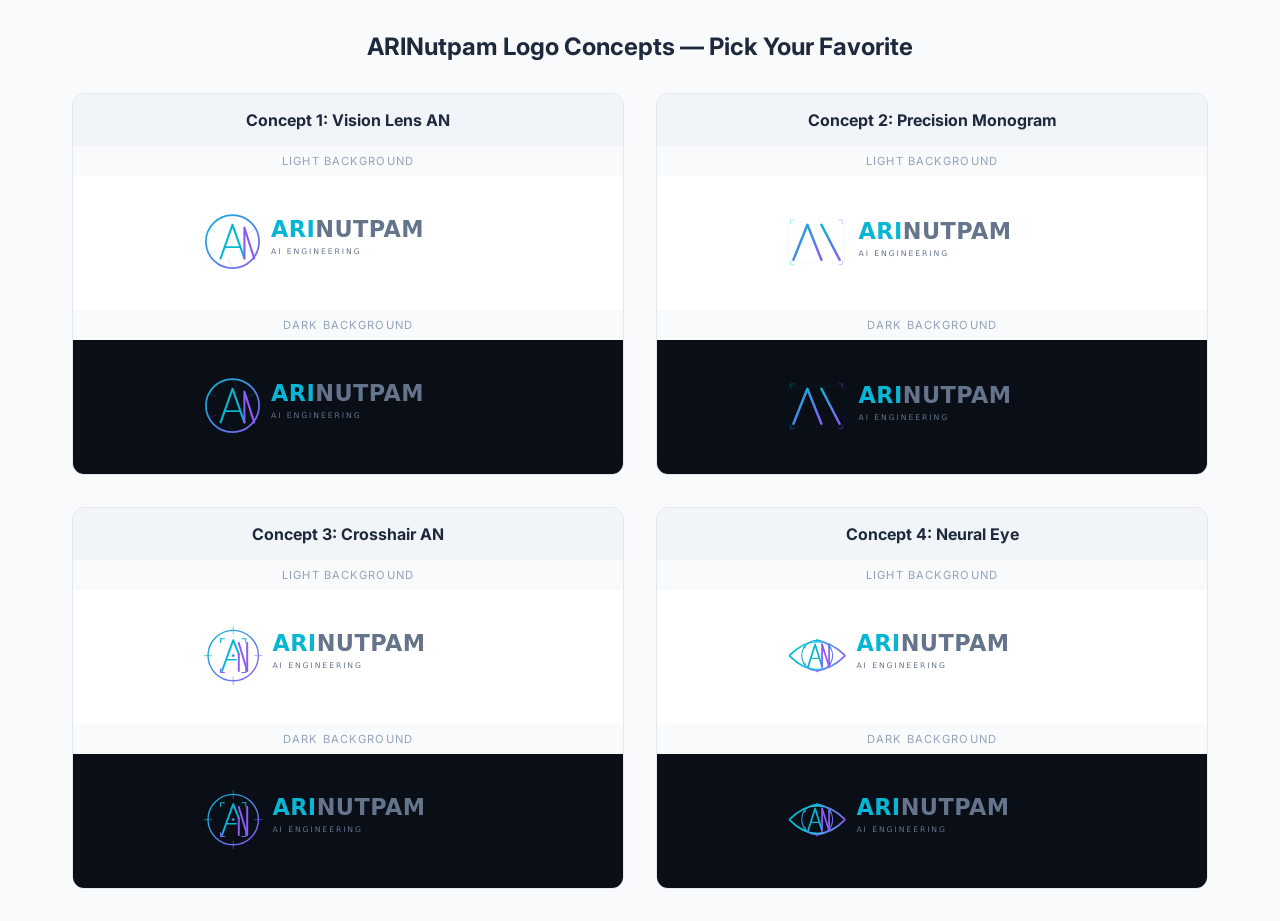
==== logo-preview.html @ 5390e310 "Initial commit: ARINutpam AI Engineering website Full single-page landing site with hero, services, " ====
<!DOCTYPE html>
<html lang="en">
<head>
  <meta charset="UTF-8">
  <meta name="viewport" content="width=device-width, initial-scale=1.0">
  <title>ARINutpam Logo Concepts</title>
  <link href="https://fonts.googleapis.com/css2?family=Inter:wght@400;500;700;800&display=swap" rel="stylesheet">
  <style>
    * { margin: 0; padding: 0; box-sizing: border-box; }
    body { font-family: Inter, system-ui, sans-serif; background: #f8fafc; color: #1e293b; }
    h1 { text-align: center; padding: 2rem; font-size: 1.5rem; }
    .grid { display: grid; grid-template-columns: 1fr 1fr; gap: 2rem; padding: 0 2rem 2rem; max-width: 1200px; margin: 0 auto; }
    .concept { border-radius: 12px; overflow: hidden; border: 1px solid #e2e8f0; }
    .concept h2 { padding: 1rem; font-size: 1rem; background: #f1f5f9; text-align: center; }
    .light, .dark { padding: 2rem; display: flex; align-items: center; justify-content: center; }
    .light { background: #ffffff; }
    .dark { background: #0a0e17; }
    .concept img { max-width: 100%; height: 70px; }
    .label { text-align: center; font-size: 0.7rem; color: #94a3b8; padding: 0.5rem; text-transform: uppercase; letter-spacing: 0.1em; }
  </style>
</head>
<body>
  <h1>ARINutpam Logo Concepts — Pick Your Favorite</h1>
  <div class="grid">
    <div class="concept">
      <h2>Concept 1: Vision Lens AN</h2>
      <div class="label">Light Background</div>
      <div class="light"><img src="assets/arinutpam-logo-v1.svg" alt="Concept 1"></div>
      <div class="label">Dark Background</div>
      <div class="dark"><img src="assets/arinutpam-logo-v1.svg" alt="Concept 1 Dark"></div>
    </div>
    <div class="concept">
      <h2>Concept 2: Precision Monogram</h2>
      <div class="label">Light Background</div>
      <div class="light"><img src="assets/arinutpam-logo-v2.svg" alt="Concept 2"></div>
      <div class="label">Dark Background</div>
      <div class="dark"><img src="assets/arinutpam-logo-v2.svg" alt="Concept 2 Dark"></div>
    </div>
    <div class="concept">
      <h2>Concept 3: Crosshair AN</h2>
      <div class="label">Light Background</div>
      <div class="light"><img src="assets/arinutpam-logo-v3.svg" alt="Concept 3"></div>
      <div class="label">Dark Background</div>
      <div class="dark"><img src="assets/arinutpam-logo-v3.svg" alt="Concept 3 Dark"></div>
    </div>
    <div class="concept">
      <h2>Concept 4: Neural Eye</h2>
      <div class="label">Light Background</div>
      <div class="light"><img src="assets/arinutpam-logo-v4.svg" alt="Concept 4"></div>
      <div class="label">Dark Background</div>
      <div class="dark"><img src="assets/arinutpam-logo-v4.svg" alt="Concept 4 Dark"></div>
    </div>
  </div>
</body>
</html>
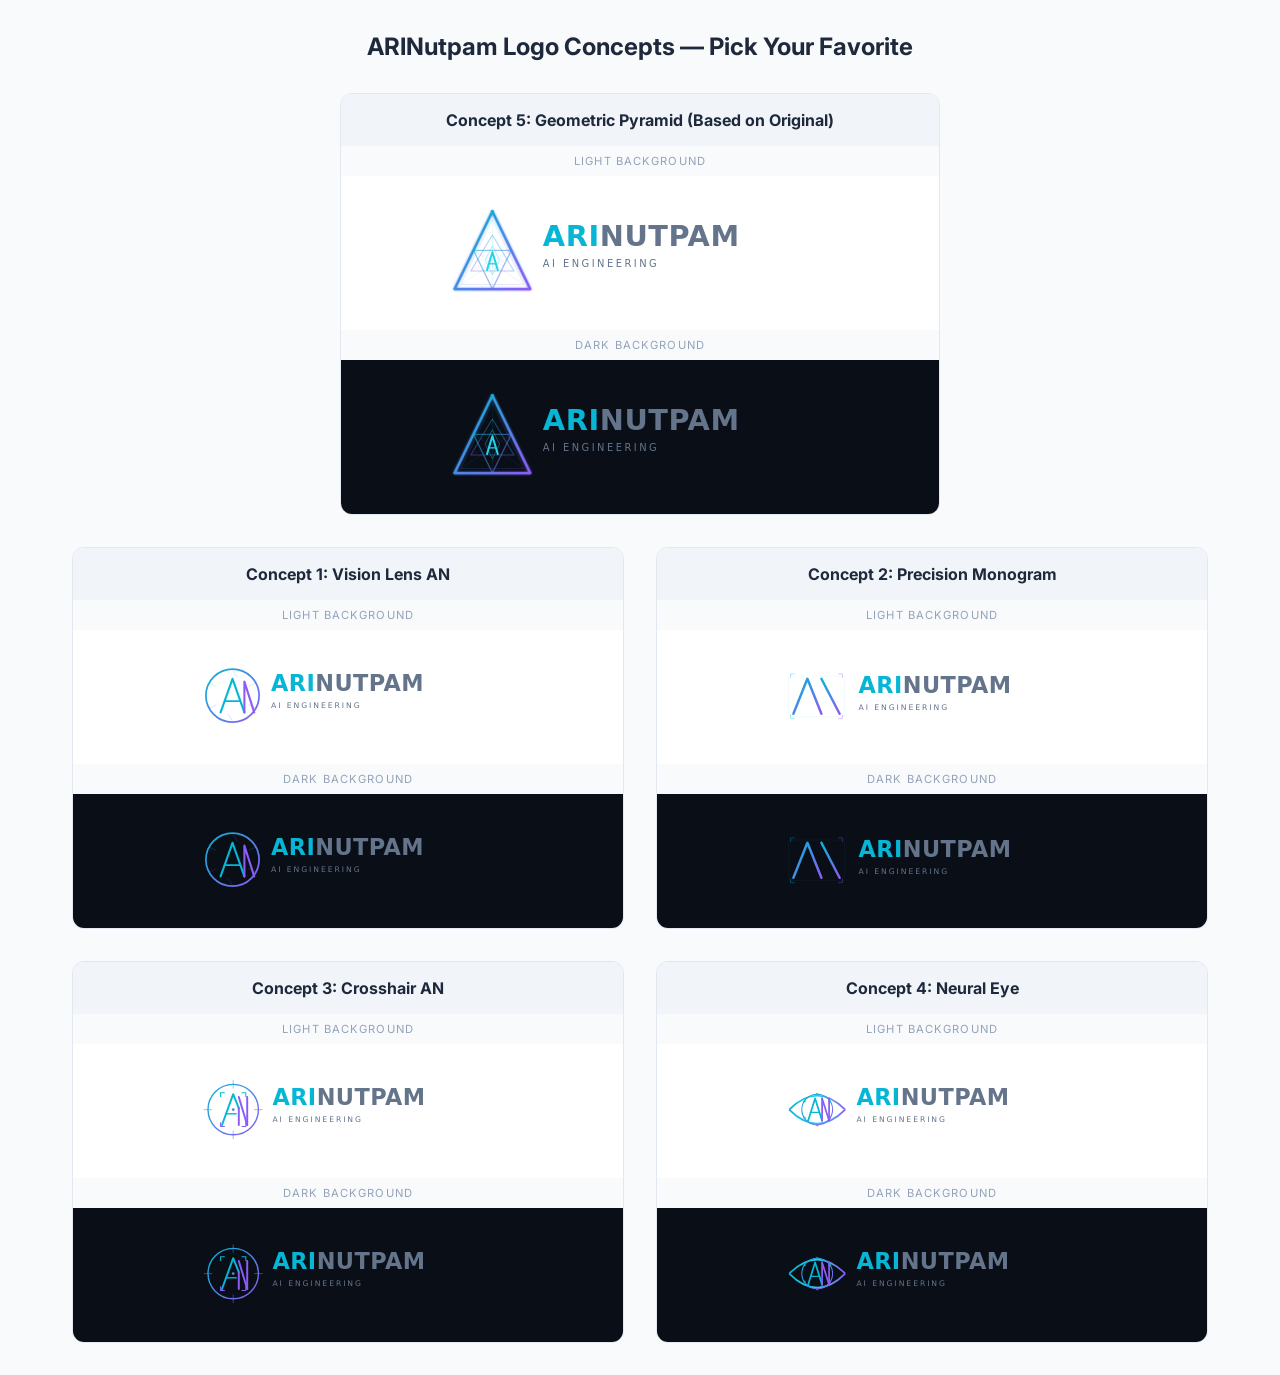
==== commit 584501f3: "Add Concept 5: Geometric Pyramid logo based on original design" ====
--- a/logo-preview.html
+++ b/logo-preview.html
@@ -21,6 +21,16 @@
 </head>
 <body>
   <h1>ARINutpam Logo Concepts — Pick Your Favorite</h1>
+
+  <!-- Featured concept -->
+  <div style="max-width:600px;margin:0 auto 2rem;border-radius:12px;overflow:hidden;border:1px solid #e2e8f0;">
+    <h2 style="padding:1rem;font-size:1rem;background:#f1f5f9;text-align:center;">Concept 5: Geometric Pyramid (Based on Original)</h2>
+    <div class="label">Light Background</div>
+    <div class="light"><img src="assets/arinutpam-logo-v5.svg" alt="Concept 5" style="height:90px;max-width:100%;"></div>
+    <div class="label">Dark Background</div>
+    <div class="dark"><img src="assets/arinutpam-logo-v5.svg" alt="Concept 5 Dark" style="height:90px;max-width:100%;"></div>
+  </div>
+
   <div class="grid">
     <div class="concept">
       <h2>Concept 1: Vision Lens AN</h2>
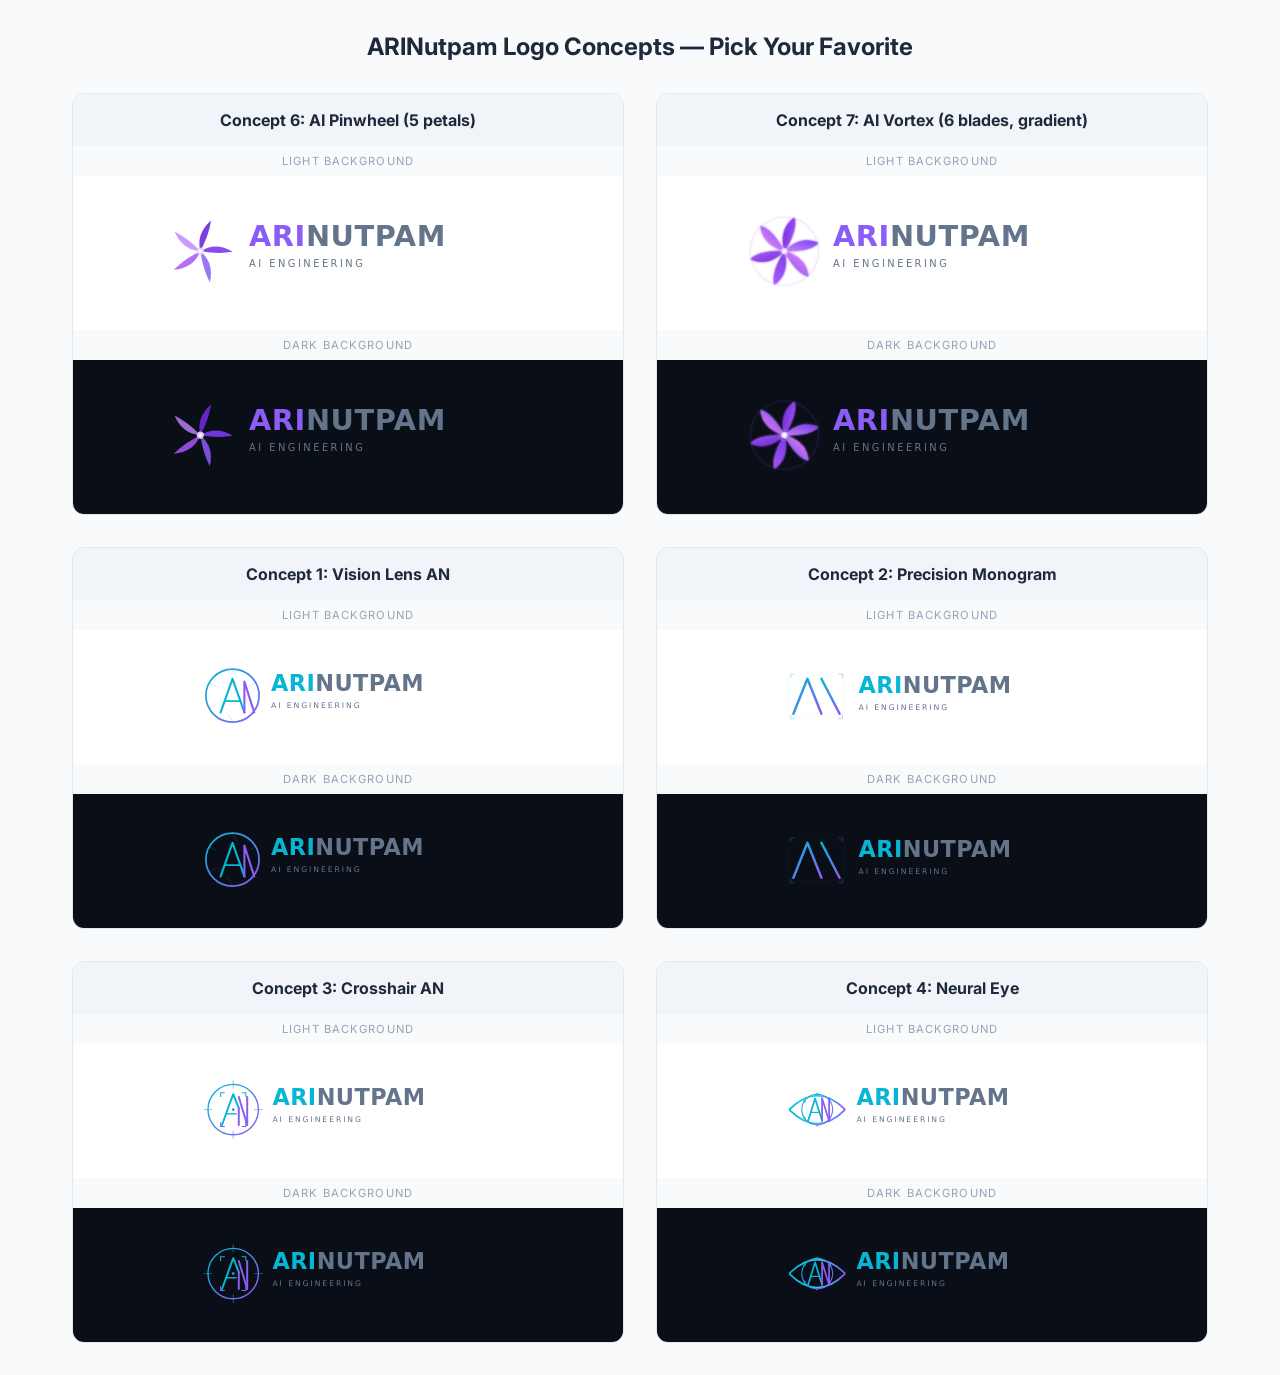
==== commit 81d2f92c: "Add pinwheel logo concepts (v6, v7) and update preview page" ====
--- a/logo-preview.html
+++ b/logo-preview.html
@@ -22,13 +22,22 @@
 <body>
   <h1>ARINutpam Logo Concepts — Pick Your Favorite</h1>
 
-  <!-- Featured concept -->
-  <div style="max-width:600px;margin:0 auto 2rem;border-radius:12px;overflow:hidden;border:1px solid #e2e8f0;">
-    <h2 style="padding:1rem;font-size:1rem;background:#f1f5f9;text-align:center;">Concept 5: Geometric Pyramid (Based on Original)</h2>
-    <div class="label">Light Background</div>
-    <div class="light"><img src="assets/arinutpam-logo-v5.svg" alt="Concept 5" style="height:90px;max-width:100%;"></div>
-    <div class="label">Dark Background</div>
-    <div class="dark"><img src="assets/arinutpam-logo-v5.svg" alt="Concept 5 Dark" style="height:90px;max-width:100%;"></div>
+  <!-- Featured concepts -->
+  <div style="display:grid;grid-template-columns:1fr 1fr;gap:2rem;max-width:1200px;margin:0 auto 2rem;padding:0 2rem;">
+    <div style="border-radius:12px;overflow:hidden;border:1px solid #e2e8f0;">
+      <h2 style="padding:1rem;font-size:1rem;background:#f1f5f9;text-align:center;">Concept 6: AI Pinwheel (5 petals)</h2>
+      <div class="label">Light Background</div>
+      <div class="light"><img src="assets/arinutpam-logo-v6.svg" alt="Concept 6" style="height:90px;max-width:100%;"></div>
+      <div class="label">Dark Background</div>
+      <div class="dark"><img src="assets/arinutpam-logo-v6.svg" alt="Concept 6 Dark" style="height:90px;max-width:100%;"></div>
+    </div>
+    <div style="border-radius:12px;overflow:hidden;border:1px solid #e2e8f0;">
+      <h2 style="padding:1rem;font-size:1rem;background:#f1f5f9;text-align:center;">Concept 7: AI Vortex (6 blades, gradient)</h2>
+      <div class="label">Light Background</div>
+      <div class="light"><img src="assets/arinutpam-logo-v7.svg" alt="Concept 7" style="height:90px;max-width:100%;"></div>
+      <div class="label">Dark Background</div>
+      <div class="dark"><img src="assets/arinutpam-logo-v7.svg" alt="Concept 7 Dark" style="height:90px;max-width:100%;"></div>
+    </div>
   </div>
 
   <div class="grid">
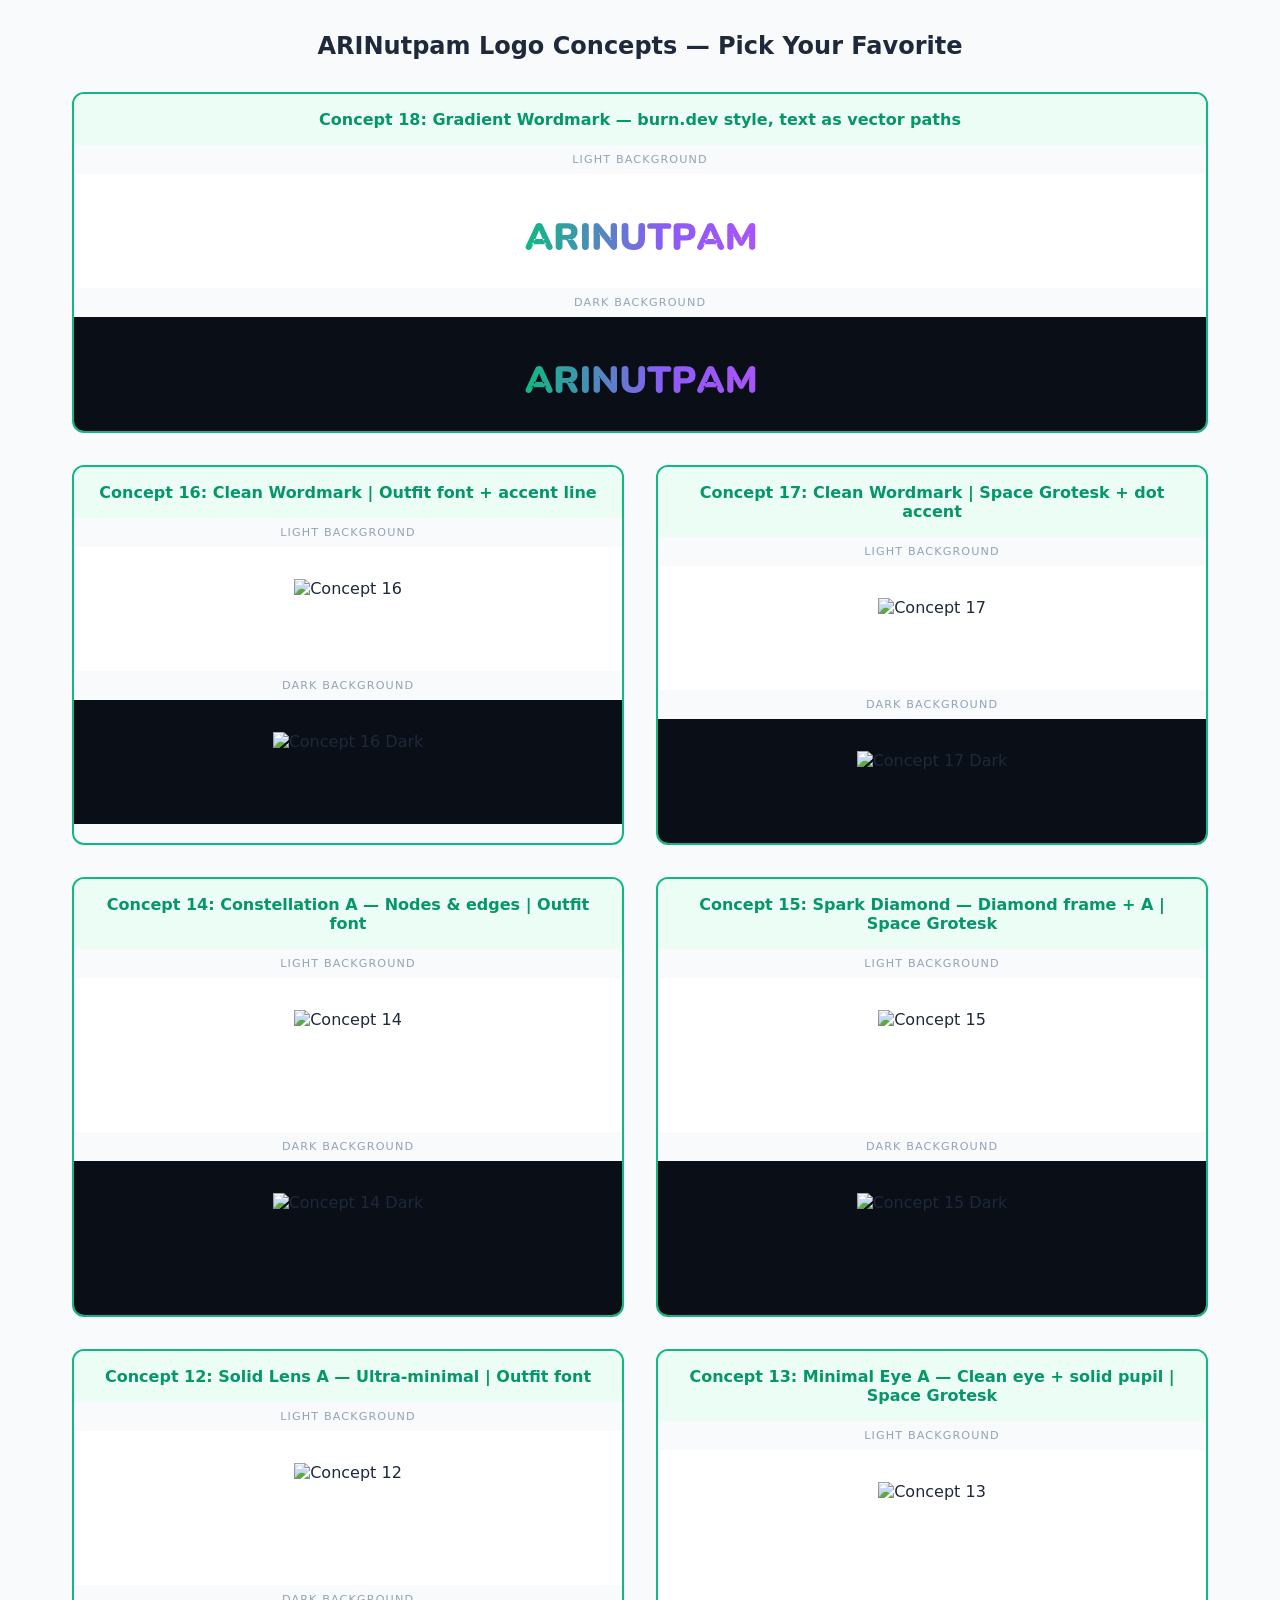
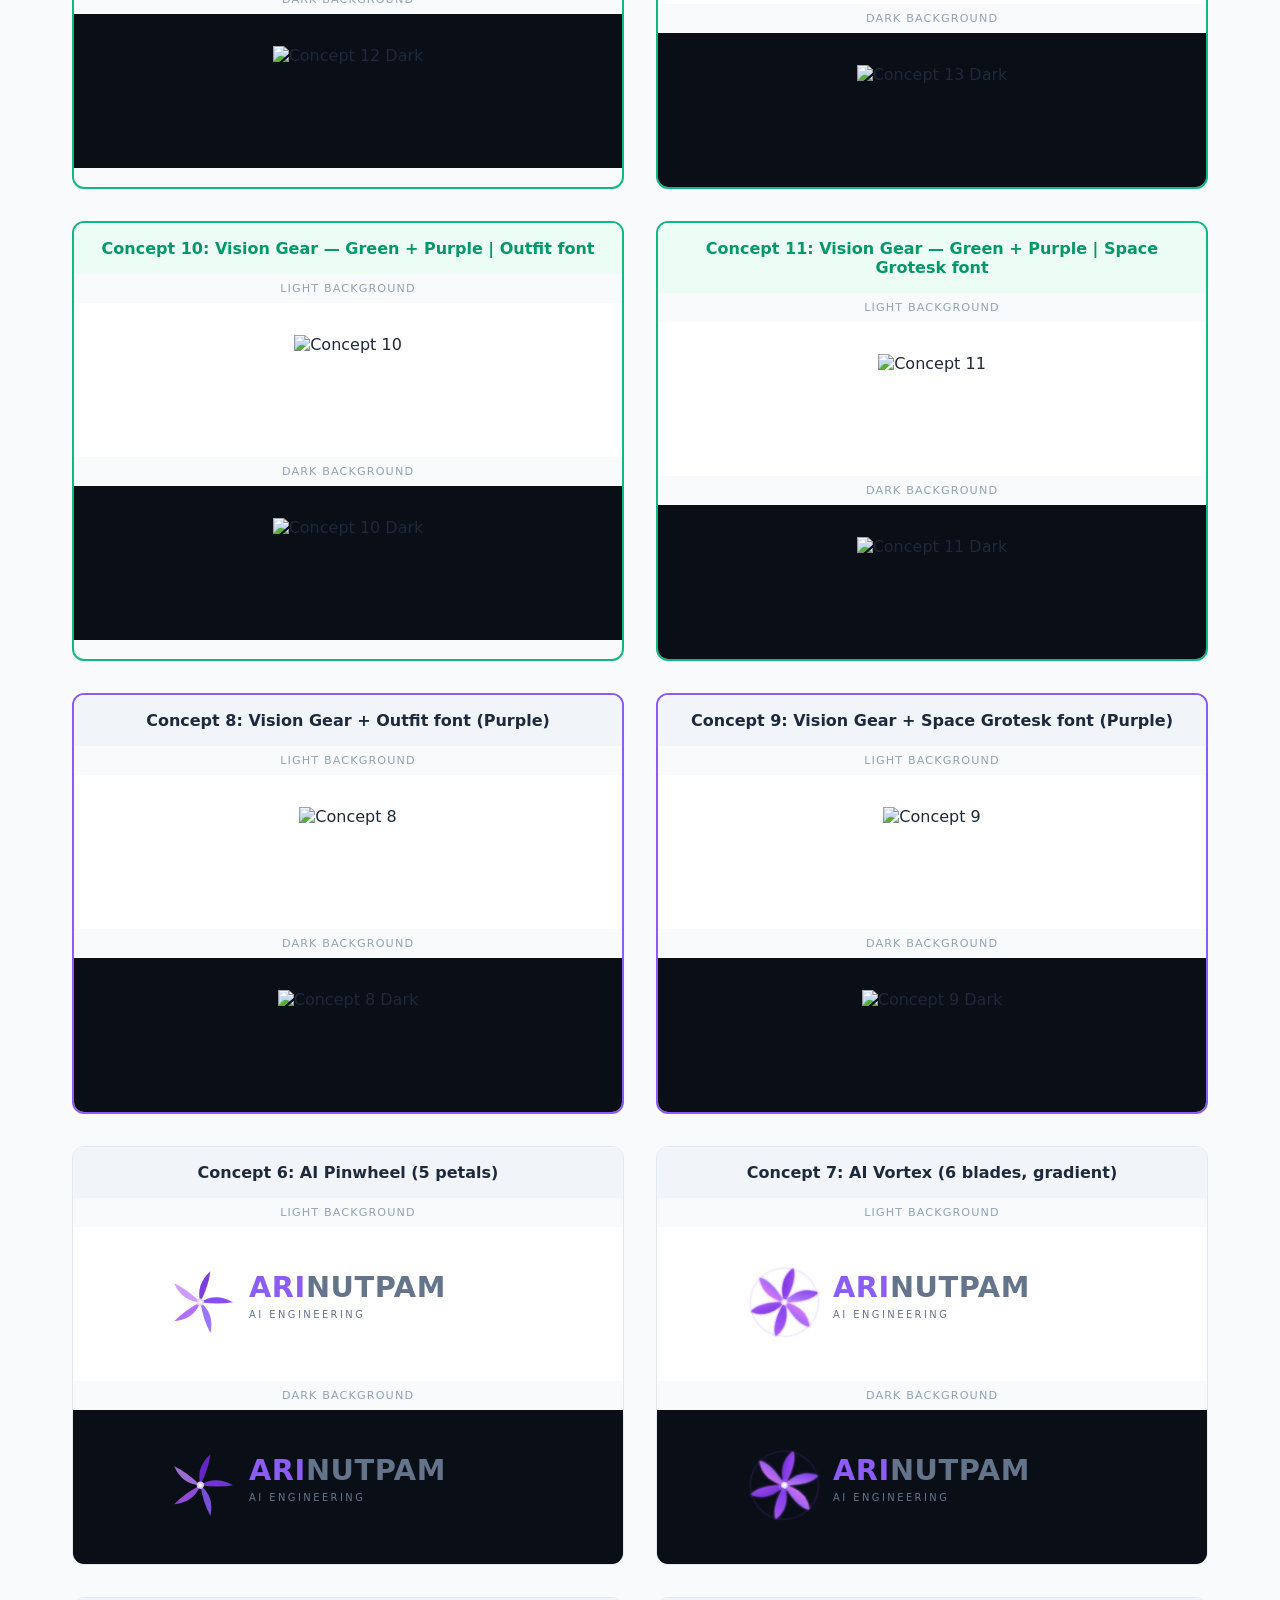
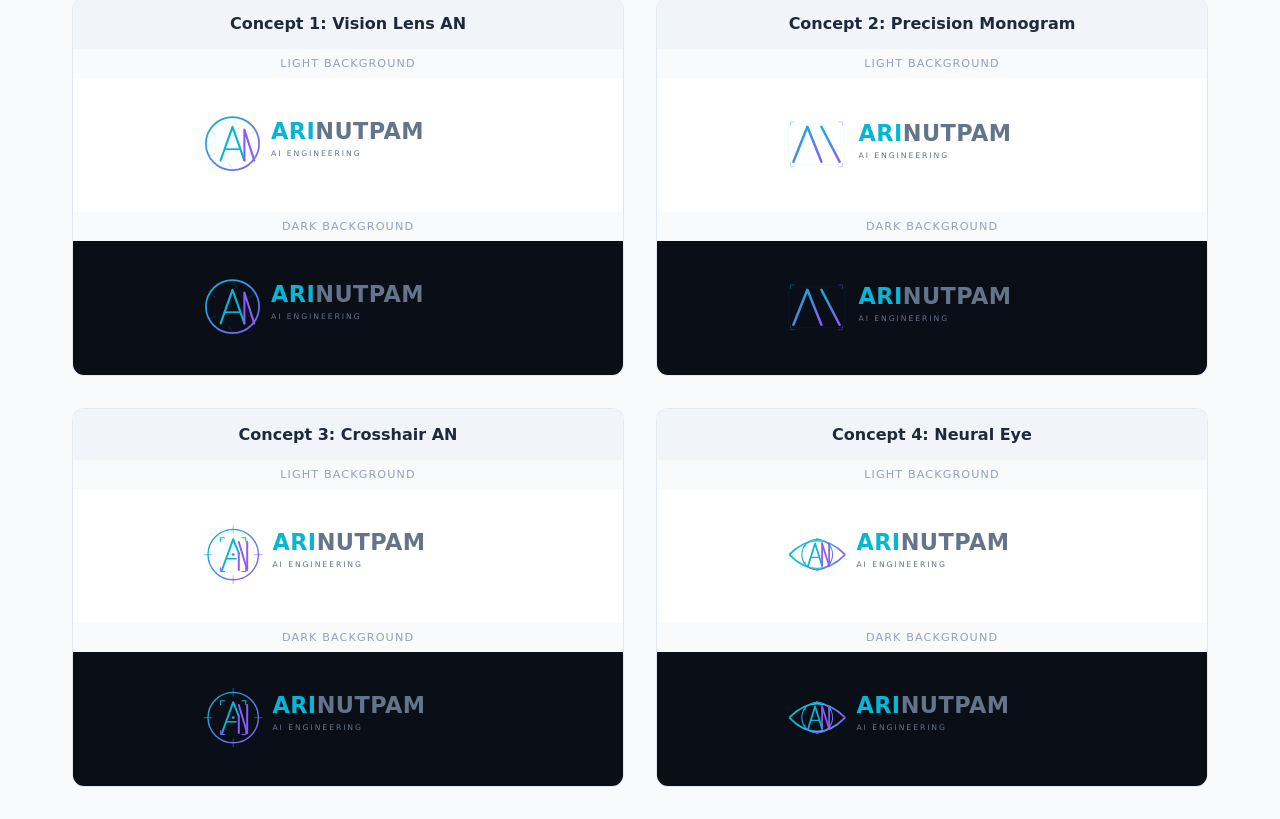
==== commit a0c94ab4: "Add gradient wordmark logo, favicon update, and light/dark theme toggle - Replace text-based logo wi" ====
--- a/logo-preview.html
+++ b/logo-preview.html
@@ -4,7 +4,7 @@
   <meta charset="UTF-8">
   <meta name="viewport" content="width=device-width, initial-scale=1.0">
   <title>ARINutpam Logo Concepts</title>
-  <link href="https://fonts.googleapis.com/css2?family=Inter:wght@400;500;700;800&display=swap" rel="stylesheet">
+  <!-- fonts loaded locally -->
   <style>
     * { margin: 0; padding: 0; box-sizing: border-box; }
     body { font-family: Inter, system-ui, sans-serif; background: #f8fafc; color: #1e293b; }
@@ -22,7 +22,107 @@
 <body>
   <h1>ARINutpam Logo Concepts — Pick Your Favorite</h1>
 
-  <!-- Featured concepts -->
+  <!-- BURN.DEV STYLE — text as vector paths (newest) -->
+  <div style="max-width:1200px;margin:0 auto 2rem;padding:0 2rem;">
+    <div style="border-radius:12px;overflow:hidden;border:2px solid #10b981;">
+      <h2 style="padding:1rem;font-size:1rem;background:#ecfdf5;text-align:center;color:#059669;">Concept 18: Gradient Wordmark — burn.dev style, text as vector paths</h2>
+      <div class="label">Light Background</div>
+      <div class="light"><img src="assets/arinutpam-logo-v18.svg" alt="Concept 18" style="height:50px;max-width:100%;"></div>
+      <div class="label">Dark Background</div>
+      <div class="dark"><img src="assets/arinutpam-logo-v18.svg" alt="Concept 18 Dark" style="height:50px;max-width:100%;"></div>
+    </div>
+  </div>
+
+  <!-- WORDMARK ONLY (text elements) -->
+  <div style="display:grid;grid-template-columns:1fr 1fr;gap:2rem;max-width:1200px;margin:0 auto 2rem;padding:0 2rem;">
+    <div style="border-radius:12px;overflow:hidden;border:2px solid #10b981;">
+      <h2 style="padding:1rem;font-size:1rem;background:#ecfdf5;text-align:center;color:#059669;">Concept 16: Clean Wordmark | Outfit font + accent line</h2>
+      <div class="label">Light Background</div>
+      <div class="light"><img src="assets/arinutpam-logo-v16.svg" alt="Concept 16" style="height:60px;max-width:100%;"></div>
+      <div class="label">Dark Background</div>
+      <div class="dark"><img src="assets/arinutpam-logo-v16.svg" alt="Concept 16 Dark" style="height:60px;max-width:100%;"></div>
+    </div>
+    <div style="border-radius:12px;overflow:hidden;border:2px solid #10b981;">
+      <h2 style="padding:1rem;font-size:1rem;background:#ecfdf5;text-align:center;color:#059669;">Concept 17: Clean Wordmark | Space Grotesk + dot accent</h2>
+      <div class="label">Light Background</div>
+      <div class="light"><img src="assets/arinutpam-logo-v17.svg" alt="Concept 17" style="height:60px;max-width:100%;"></div>
+      <div class="label">Dark Background</div>
+      <div class="dark"><img src="assets/arinutpam-logo-v17.svg" alt="Concept 17 Dark" style="height:60px;max-width:100%;"></div>
+    </div>
+  </div>
+
+  <!-- NUNNARI-INSPIRED -->
+  <div style="display:grid;grid-template-columns:1fr 1fr;gap:2rem;max-width:1200px;margin:0 auto 2rem;padding:0 2rem;">
+    <div style="border-radius:12px;overflow:hidden;border:2px solid #10b981;">
+      <h2 style="padding:1rem;font-size:1rem;background:#ecfdf5;text-align:center;color:#059669;">Concept 14: Constellation A — Nodes &amp; edges | Outfit font</h2>
+      <div class="label">Light Background</div>
+      <div class="light"><img src="assets/arinutpam-logo-v14.svg" alt="Concept 14" style="height:90px;max-width:100%;"></div>
+      <div class="label">Dark Background</div>
+      <div class="dark"><img src="assets/arinutpam-logo-v14.svg" alt="Concept 14 Dark" style="height:90px;max-width:100%;"></div>
+    </div>
+    <div style="border-radius:12px;overflow:hidden;border:2px solid #10b981;">
+      <h2 style="padding:1rem;font-size:1rem;background:#ecfdf5;text-align:center;color:#059669;">Concept 15: Spark Diamond — Diamond frame + A | Space Grotesk</h2>
+      <div class="label">Light Background</div>
+      <div class="light"><img src="assets/arinutpam-logo-v15.svg" alt="Concept 15" style="height:90px;max-width:100%;"></div>
+      <div class="label">Dark Background</div>
+      <div class="dark"><img src="assets/arinutpam-logo-v15.svg" alt="Concept 15 Dark" style="height:90px;max-width:100%;"></div>
+    </div>
+  </div>
+
+  <!-- BURN.DEV INSPIRED -->
+  <div style="display:grid;grid-template-columns:1fr 1fr;gap:2rem;max-width:1200px;margin:0 auto 2rem;padding:0 2rem;">
+    <div style="border-radius:12px;overflow:hidden;border:2px solid #10b981;">
+      <h2 style="padding:1rem;font-size:1rem;background:#ecfdf5;text-align:center;color:#059669;">Concept 12: Solid Lens A — Ultra-minimal | Outfit font</h2>
+      <div class="label">Light Background</div>
+      <div class="light"><img src="assets/arinutpam-logo-v12.svg" alt="Concept 12" style="height:90px;max-width:100%;"></div>
+      <div class="label">Dark Background</div>
+      <div class="dark"><img src="assets/arinutpam-logo-v12.svg" alt="Concept 12 Dark" style="height:90px;max-width:100%;"></div>
+    </div>
+    <div style="border-radius:12px;overflow:hidden;border:2px solid #10b981;">
+      <h2 style="padding:1rem;font-size:1rem;background:#ecfdf5;text-align:center;color:#059669;">Concept 13: Minimal Eye A — Clean eye + solid pupil | Space Grotesk</h2>
+      <div class="label">Light Background</div>
+      <div class="light"><img src="assets/arinutpam-logo-v13.svg" alt="Concept 13" style="height:90px;max-width:100%;"></div>
+      <div class="label">Dark Background</div>
+      <div class="dark"><img src="assets/arinutpam-logo-v13.svg" alt="Concept 13 Dark" style="height:90px;max-width:100%;"></div>
+    </div>
+  </div>
+
+  <!-- GREEN + PURPLE variants -->
+  <div style="display:grid;grid-template-columns:1fr 1fr;gap:2rem;max-width:1200px;margin:0 auto 2rem;padding:0 2rem;">
+    <div style="border-radius:12px;overflow:hidden;border:2px solid #10b981;">
+      <h2 style="padding:1rem;font-size:1rem;background:#ecfdf5;text-align:center;color:#059669;">Concept 10: Vision Gear — Green + Purple | Outfit font</h2>
+      <div class="label">Light Background</div>
+      <div class="light"><img src="assets/arinutpam-logo-v10.svg" alt="Concept 10" style="height:90px;max-width:100%;"></div>
+      <div class="label">Dark Background</div>
+      <div class="dark"><img src="assets/arinutpam-logo-v10.svg" alt="Concept 10 Dark" style="height:90px;max-width:100%;"></div>
+    </div>
+    <div style="border-radius:12px;overflow:hidden;border:2px solid #10b981;">
+      <h2 style="padding:1rem;font-size:1rem;background:#ecfdf5;text-align:center;color:#059669;">Concept 11: Vision Gear — Green + Purple | Space Grotesk font</h2>
+      <div class="label">Light Background</div>
+      <div class="light"><img src="assets/arinutpam-logo-v11.svg" alt="Concept 11" style="height:90px;max-width:100%;"></div>
+      <div class="label">Dark Background</div>
+      <div class="dark"><img src="assets/arinutpam-logo-v11.svg" alt="Concept 11 Dark" style="height:90px;max-width:100%;"></div>
+    </div>
+  </div>
+
+  <!-- PURPLE-ONLY variants -->
+  <div style="display:grid;grid-template-columns:1fr 1fr;gap:2rem;max-width:1200px;margin:0 auto 2rem;padding:0 2rem;">
+    <div style="border-radius:12px;overflow:hidden;border:2px solid #8b5cf6;">
+      <h2 style="padding:1rem;font-size:1rem;background:#f1f5f9;text-align:center;">Concept 8: Vision Gear + Outfit font (Purple)</h2>
+      <div class="label">Light Background</div>
+      <div class="light"><img src="assets/arinutpam-logo-v8.svg" alt="Concept 8" style="height:90px;max-width:100%;"></div>
+      <div class="label">Dark Background</div>
+      <div class="dark"><img src="assets/arinutpam-logo-v8.svg" alt="Concept 8 Dark" style="height:90px;max-width:100%;"></div>
+    </div>
+    <div style="border-radius:12px;overflow:hidden;border:2px solid #8b5cf6;">
+      <h2 style="padding:1rem;font-size:1rem;background:#f1f5f9;text-align:center;">Concept 9: Vision Gear + Space Grotesk font (Purple)</h2>
+      <div class="label">Light Background</div>
+      <div class="light"><img src="assets/arinutpam-logo-v9.svg" alt="Concept 9" style="height:90px;max-width:100%;"></div>
+      <div class="label">Dark Background</div>
+      <div class="dark"><img src="assets/arinutpam-logo-v9.svg" alt="Concept 9 Dark" style="height:90px;max-width:100%;"></div>
+    </div>
+  </div>
+
   <div style="display:grid;grid-template-columns:1fr 1fr;gap:2rem;max-width:1200px;margin:0 auto 2rem;padding:0 2rem;">
     <div style="border-radius:12px;overflow:hidden;border:1px solid #e2e8f0;">
       <h2 style="padding:1rem;font-size:1rem;background:#f1f5f9;text-align:center;">Concept 6: AI Pinwheel (5 petals)</h2>
